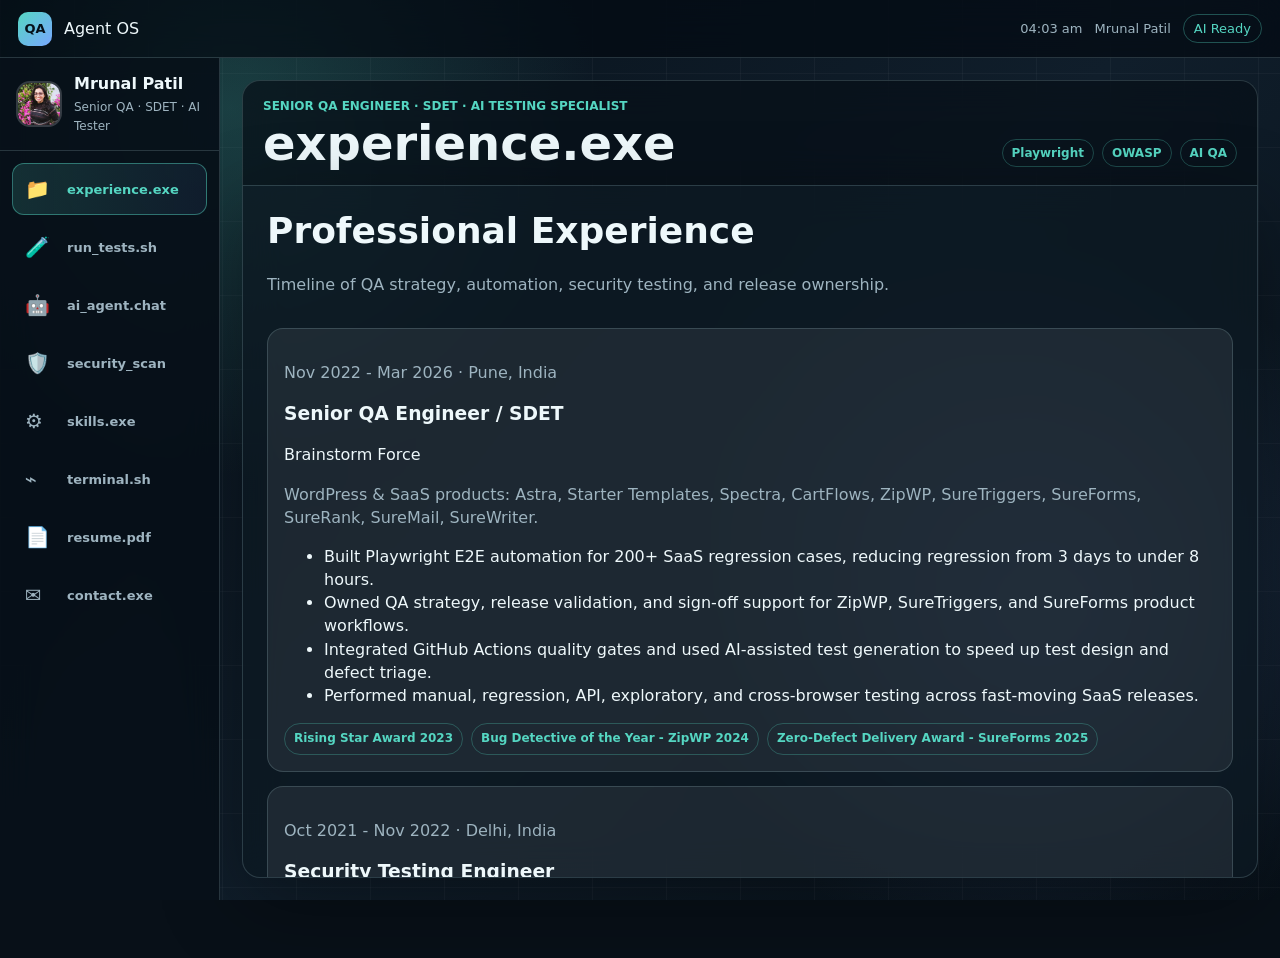
==== desktop.html @ 21a19c52 "feat: QA Agent OS portfolio - VS Code layout - Boot screen with loading animation - VS Code-style si" ====
<!doctype html>
<html lang="en">
  <head>
    <meta charset="UTF-8" />
    <meta name="viewport" content="width=device-width, initial-scale=1.0" />
    <meta
      name="description"
      content="QA Agent OS VS Code-style portfolio for Mrunal Patil: Senior QA Engineer, SDET, AI Testing Specialist."
    />
    <title>QA Agent OS · Mrunal Patil</title>
    <link rel="stylesheet" href="style/desktop.css" />
    <link rel="stylesheet" href="style/terminal.css" />
  </head>
  <body>
    <div class="wallpaper" aria-hidden="true"></div>

    <header class="topbar">
      <div class="topbar-brand">
        <button class="hamburger" id="sidebarToggle" type="button" aria-label="Open navigation" aria-expanded="false">
          <span></span>
          <span></span>
          <span></span>
        </button>
        <span class="os-logo">QA</span>
        <span>Agent OS</span>
      </div>

      <nav class="topbar-status" aria-label="System status">
        <span id="statusClock">--:--</span>
        <span>Mrunal Patil</span>
        <span class="status-pill">AI Ready</span>
      </nav>
    </header>

    <div class="mobile-scrim" id="mobileScrim" hidden></div>

    <aside class="sidebar" id="sidebar" aria-label="Portfolio apps">
      <section class="profile-strip">
        <img src="assets/photo.jpg" alt="Mrunal Patil" />
        <div>
          <p>Mrunal Patil</p>
          <span>Senior QA · SDET · AI Tester</span>
        </div>
      </section>

      <nav class="sidebar-nav">
        <button class="sidebar-item" type="button" data-app="experience">
          <span>📁</span><strong>experience.exe</strong>
        </button>
        <button class="sidebar-item" type="button" data-app="projects">
          <span>🧪</span><strong>run_tests.sh</strong>
        </button>
        <button class="sidebar-item" type="button" data-app="ai">
          <span>🤖</span><strong>ai_agent.chat</strong>
        </button>
        <button class="sidebar-item" type="button" data-app="security">
          <span>🛡️</span><strong>security_scan</strong>
        </button>
        <button class="sidebar-item" type="button" data-app="skills">
          <span>⚙️</span><strong>skills.exe</strong>
        </button>
        <button class="sidebar-item" type="button" data-app="terminal">
          <span>⌁</span><strong>terminal.sh</strong>
        </button>
        <button class="sidebar-item" type="button" data-app="resume">
          <span>📄</span><strong>resume.pdf</strong>
        </button>
        <button class="sidebar-item" type="button" data-app="contact">
          <span>✉️</span><strong>contact.exe</strong>
        </button>
      </nav>
    </aside>

    <main class="workspace" aria-label="QA Agent OS workspace">
      <section class="workspace-header">
        <div>
          <p class="workspace-kicker">Senior QA Engineer · SDET · AI Testing Specialist</p>
          <h1 id="contentTitle">experience.exe</h1>
        </div>
        <div class="workspace-meta">
          <span>Playwright</span>
          <span>OWASP</span>
          <span>AI QA</span>
        </div>
      </section>

      <section class="content-panel" id="contentPanel" tabindex="-1" aria-live="polite"></section>
    </main>

    <script src="apps/experience.js"></script>
    <script src="apps/projects.js"></script>
    <script src="apps/skills.js"></script>
    <script src="apps/contact.js"></script>
    <script src="js/terminal.js"></script>
    <script src="js/ai-agent.js"></script>
    <script src="js/desktop.js"></script>
  </body>
</html>
---- style/desktop.css ----
:root {
  --bg: #081018;
  --sidebar: rgba(7, 16, 24, 0.92);
  --panel: rgba(13, 24, 34, 0.76);
  --panel-strong: rgba(20, 34, 47, 0.9);
  --surface: rgba(237, 248, 251, 0.08);
  --line: rgba(187, 224, 234, 0.18);
  --text: #eef8fb;
  --muted: #9eb4c0;
  --teal: #55d6c2;
  --blue: #78a7ff;
  --amber: #f4bd64;
  --danger: #ff6b7b;
  --sidebar-width: 220px;
  --topbar-height: 58px;
  --shadow: 0 24px 80px rgba(0, 0, 0, 0.36);
}

* {
  box-sizing: border-box;
}

html,
body {
  height: 100%;
}

body {
  margin: 0;
  overflow: hidden;
  background: var(--bg);
  color: var(--text);
  font-family: Inter, ui-sans-serif, system-ui, -apple-system, BlinkMacSystemFont, "Segoe UI", sans-serif;
}

button,
input {
  font: inherit;
}

.wallpaper {
  position: fixed;
  inset: 0;
  background:
    radial-gradient(circle at 18% 12%, rgba(85, 214, 194, 0.22), transparent 28%),
    radial-gradient(circle at 82% 68%, rgba(120, 167, 255, 0.2), transparent 30%),
    linear-gradient(90deg, rgba(255, 255, 255, 0.035) 1px, transparent 1px),
    linear-gradient(0deg, rgba(255, 255, 255, 0.03) 1px, transparent 1px),
    linear-gradient(135deg, #071019, #101e2b 54%, #071018);
  background-size: auto, auto, 74px 74px, 74px 74px, auto;
}

.topbar {
  position: fixed;
  inset: 0 0 auto;
  z-index: 30;
  display: flex;
  align-items: center;
  justify-content: space-between;
  height: var(--topbar-height);
  padding: 0 18px;
  border-bottom: 1px solid var(--line);
  background: rgba(4, 11, 18, 0.72);
  backdrop-filter: blur(18px);
}

.topbar-brand,
.topbar-status {
  display: flex;
  align-items: center;
  gap: 12px;
  min-width: 0;
}

.os-logo {
  display: grid;
  width: 34px;
  height: 34px;
  flex: 0 0 auto;
  place-items: center;
  border-radius: 10px;
  background: linear-gradient(135deg, var(--teal), var(--blue));
  color: #06111a;
  font-size: 13px;
  font-weight: 900;
}

.hamburger {
  display: none;
  width: 44px;
  height: 44px;
  border: 1px solid var(--line);
  border-radius: 12px;
  background: rgba(255, 255, 255, 0.08);
  cursor: pointer;
}

.hamburger span {
  display: block;
  width: 18px;
  height: 2px;
  margin: 4px auto;
  border-radius: 999px;
  background: var(--text);
}

.topbar-status {
  color: var(--muted);
  font-size: 13px;
  white-space: nowrap;
}

.status-pill {
  border: 1px solid rgba(85, 214, 194, 0.34);
  border-radius: 999px;
  padding: 6px 10px;
  color: var(--teal);
}

.sidebar {
  position: fixed;
  top: var(--topbar-height);
  bottom: 0;
  left: 0;
  z-index: 20;
  width: var(--sidebar-width);
  border-right: 1px solid var(--line);
  background: var(--sidebar);
  backdrop-filter: blur(18px);
  overflow-y: auto;
}

.profile-strip {
  display: grid;
  grid-template-columns: auto minmax(0, 1fr);
  gap: 12px;
  align-items: center;
  min-height: 90px;
  padding: 16px;
  border-bottom: 1px solid var(--line);
}

.profile-strip img {
  width: 46px;
  height: 46px;
  border: 2px solid rgba(255, 255, 255, 0.18);
  border-radius: 14px;
  object-fit: cover;
}

.profile-strip p {
  margin: 0 0 3px;
  font-weight: 900;
}

.profile-strip span {
  color: var(--muted);
  font-size: 12px;
}

.sidebar-nav {
  display: grid;
  gap: 6px;
  padding: 12px;
}

.sidebar-item {
  display: grid;
  grid-template-columns: 32px minmax(0, 1fr);
  gap: 10px;
  align-items: center;
  min-height: 52px;
  border: 1px solid transparent;
  border-radius: 12px;
  padding: 0 12px;
  background: transparent;
  color: var(--muted);
  cursor: pointer;
  text-align: left;
}

.sidebar-item:hover,
.sidebar-item:focus-visible {
  border-color: rgba(85, 214, 194, 0.24);
  background: rgba(255, 255, 255, 0.06);
  color: var(--text);
  outline: 0;
}

.sidebar-item.active {
  border-color: rgba(85, 214, 194, 0.45);
  background: linear-gradient(90deg, rgba(85, 214, 194, 0.16), rgba(120, 167, 255, 0.08));
  color: var(--teal);
}

.sidebar-item span {
  font-size: 20px;
}

.sidebar-item strong {
  overflow: hidden;
  font-size: 13px;
  text-overflow: ellipsis;
  white-space: nowrap;
}

.workspace {
  position: relative;
  z-index: 1;
  display: grid;
  grid-template-rows: auto minmax(0, 1fr);
  height: calc(100vh - var(--topbar-height));
  margin-top: var(--topbar-height);
  margin-left: var(--sidebar-width);
  padding: 22px;
}

.workspace-header {
  display: flex;
  align-items: end;
  justify-content: space-between;
  gap: 18px;
  border: 1px solid var(--line);
  border-bottom: 0;
  border-radius: 18px 18px 0 0;
  padding: 18px 20px;
  background: rgba(8, 16, 24, 0.72);
  backdrop-filter: blur(18px);
}

.workspace-kicker {
  margin: 0 0 6px;
  color: var(--teal);
  font-size: 12px;
  font-weight: 900;
  letter-spacing: 0;
  text-transform: uppercase;
}

.workspace-header h1 {
  margin: 0;
  font-size: clamp(28px, 4vw, 48px);
  line-height: 1;
}

.workspace-meta {
  display: flex;
  flex-wrap: wrap;
  justify-content: end;
  gap: 8px;
}

.workspace-meta span,
.chip {
  border: 1px solid rgba(85, 214, 194, 0.28);
  border-radius: 999px;
  padding: 6px 9px;
  color: var(--teal);
  font-size: 12px;
  font-weight: 800;
}

.content-panel {
  min-height: 0;
  overflow: auto;
  border: 1px solid var(--line);
  border-radius: 0 0 18px 18px;
  padding: clamp(16px, 3vw, 24px);
  background: var(--panel);
  box-shadow: var(--shadow);
  backdrop-filter: blur(18px);
  scroll-behavior: smooth;
}

.content-panel:focus {
  outline: 2px solid rgba(85, 214, 194, 0.3);
  outline-offset: -2px;
}

.content-panel a {
  color: var(--teal);
  font-weight: 800;
}

.app-hero {
  display: grid;
  gap: 8px;
  margin-bottom: 18px;
}

.app-hero h2 {
  margin: 0;
  font-size: clamp(24px, 4vw, 36px);
}

.app-hero p,
.muted,
.project-card p,
.skill-card p,
.glass-card p {
  color: var(--muted);
}

.glass-card,
.timeline-card,
.project-card,
.skill-card {
  border: 1px solid var(--line);
  border-radius: 16px;
  padding: 16px;
  background: rgba(255, 255, 255, 0.07);
  line-height: 1.45;
}

.timeline-list,
.project-grid,
.skills-grid,
.security-grid {
  display: grid;
  gap: 14px;
}

.project-grid,
.skills-grid {
  grid-template-columns: repeat(2, minmax(0, 1fr));
}

.timeline-card h3,
.project-card h3,
.skill-card h3 {
  margin: 6px 0 8px;
}

.chip-row {
  display: flex;
  flex-wrap: wrap;
  gap: 8px;
  margin-top: 12px;
}

.progress-track {
  height: 10px;
  overflow: hidden;
  border-radius: 999px;
  background: rgba(255, 255, 255, 0.08);
}

.progress-track span {
  display: block;
  height: 100%;
  border-radius: inherit;
  background: linear-gradient(90deg, var(--teal), var(--blue));
}

.scan-row {
  display: flex;
  justify-content: space-between;
  gap: 12px;
  border: 1px solid var(--line);
  border-radius: 14px;
  padding: 12px 14px;
  background: rgba(255, 255, 255, 0.06);
}

.scan-row strong {
  color: var(--teal);
}

.resume-actions,
.contact-actions {
  display: flex;
  flex-wrap: wrap;
  gap: 10px;
}

.resume-actions a,
.contact-actions a,
.contact-actions button {
  min-height: 44px;
  border: 1px solid var(--line);
  border-radius: 12px;
  padding: 10px 14px;
  background: rgba(255, 255, 255, 0.08);
  color: var(--text);
  font-weight: 800;
  text-decoration: none;
  cursor: pointer;
}

.resume-actions a:hover,
.contact-actions a:hover,
.contact-actions button:hover {
  border-color: var(--teal);
}

.mobile-scrim {
  position: fixed;
  inset: var(--topbar-height) 0 0;
  z-index: 18;
  background: rgba(0, 0, 0, 0.48);
}

@media (max-width: 900px) {
  .project-grid,
  .skills-grid {
    grid-template-columns: 1fr;
  }
}

@media (max-width: 768px) {
  .hamburger {
    display: block;
  }

  .topbar {
    padding: 0 12px;
  }

  .topbar-status span:nth-child(2) {
    display: none;
  }

  .sidebar {
    width: min(82vw, var(--sidebar-width));
    box-shadow: var(--shadow);
    transform: translateX(-100%);
    transition: transform 180ms ease;
  }

  .sidebar.open {
    transform: translateX(0);
  }

  .workspace {
    margin-left: 0;
    padding: 12px;
  }

  .workspace-header {
    display: grid;
    gap: 12px;
    padding: 14px;
  }

  .workspace-meta {
    justify-content: start;
  }

  .content-panel {
    padding: 14px;
  }
}

@media (max-width: 480px) {
  .topbar-brand > span:last-child {
    display: none;
  }

  .workspace-header h1 {
    font-size: 27px;
  }

  .scan-row {
    display: grid;
  }
}
---- style/terminal.css ----
.terminal-window {
  background: rgba(1, 7, 12, 0.88);
  font-family: "SFMono-Regular", Consolas, monospace;
}

.terminal-output {
  min-height: 320px;
  color: #b7c9d4;
  line-height: 1.65;
  white-space: pre-wrap;
}

.terminal-output .prompt {
  color: var(--teal);
}

.terminal-output .warn {
  color: var(--amber);
}

.terminal-form {
  display: flex;
  align-items: center;
  gap: 8px;
  border-top: 1px solid var(--line);
  padding-top: 12px;
}

.terminal-form span {
  color: var(--teal);
}

.terminal-form input {
  flex: 1;
  border: 0;
  outline: 0;
  background: transparent;
  color: var(--text);
  font: inherit;
}

.ai-chat {
  display: grid;
  gap: 14px;
}

.quick-questions {
  display: flex;
  flex-wrap: wrap;
  gap: 8px;
}

.quick-questions button,
.chat-form button,
.contact-actions a,
.contact-actions button,
.resume-actions a {
  min-height: 40px;
  border: 1px solid var(--line);
  border-radius: 12px;
  padding: 9px 12px;
  background: rgba(255, 255, 255, 0.08);
  color: var(--text);
  font: inherit;
  font-weight: 800;
  text-decoration: none;
  cursor: pointer;
}

.quick-questions button:hover,
.chat-form button:hover,
.contact-actions a:hover,
.contact-actions button:hover,
.resume-actions a:hover {
  border-color: var(--teal);
}

.chat-log {
  display: grid;
  gap: 10px;
  max-height: 340px;
  overflow: auto;
}

.message {
  max-width: 88%;
  border: 1px solid var(--line);
  border-radius: 16px;
  padding: 12px 14px;
  background: rgba(255, 255, 255, 0.07);
  line-height: 1.5;
}

.message.user {
  justify-self: end;
  border-color: rgba(85, 214, 194, 0.3);
  background: rgba(85, 214, 194, 0.1);
}

.chat-form {
  display: flex;
  gap: 10px;
}

.chat-form input {
  flex: 1;
  min-height: 42px;
  border: 1px solid var(--line);
  border-radius: 12px;
  padding: 0 12px;
  background: rgba(255, 255, 255, 0.08);
  color: var(--text);
}

.contact-actions,
.resume-actions {
  display: flex;
  flex-wrap: wrap;
  gap: 10px;
}
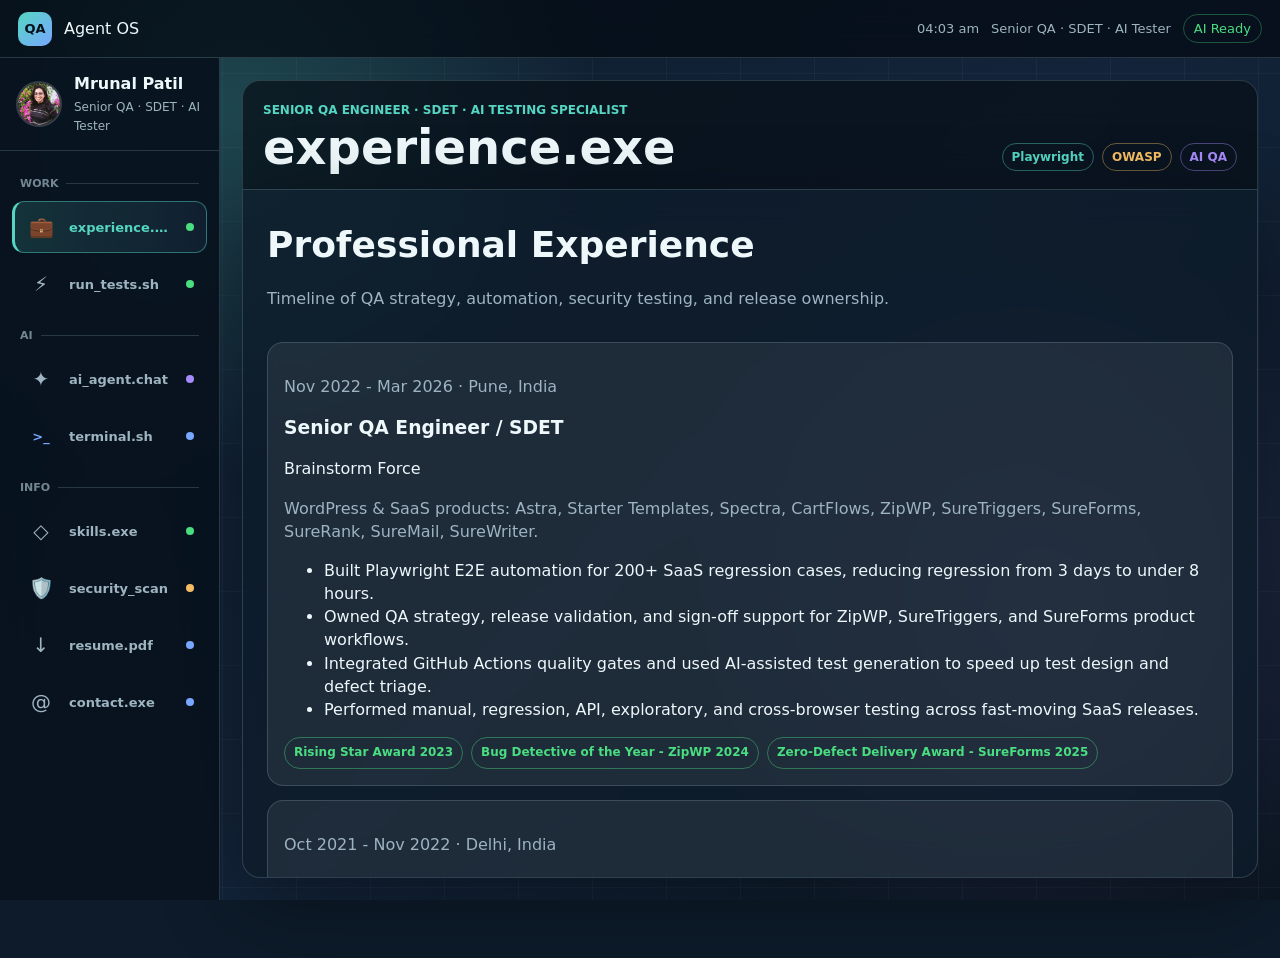
==== commit 9e9f24dc: "style: polish VS Code portfolio UI" ====
--- a/desktop.html
+++ b/desktop.html
@@ -27,7 +27,7 @@
 
       <nav class="topbar-status" aria-label="System status">
         <span id="statusClock">--:--</span>
-        <span>Mrunal Patil</span>
+        <span id="typedRole" aria-label="Role">Senior QA · SDET · AI Tester</span>
         <span class="status-pill">AI Ready</span>
       </nav>
     </header>
@@ -44,29 +44,34 @@
       </section>
 
       <nav class="sidebar-nav">
+        <p class="nav-group">Work</p>
         <button class="sidebar-item" type="button" data-app="experience">
-          <span>📁</span><strong>experience.exe</strong>
+          <span class="app-icon">💼</span><strong>experience.exe</strong><i class="status-dot good" aria-hidden="true"></i>
         </button>
         <button class="sidebar-item" type="button" data-app="projects">
-          <span>🧪</span><strong>run_tests.sh</strong>
+          <span class="app-icon">⚡</span><strong>run_tests.sh</strong><i class="status-dot good" aria-hidden="true"></i>
         </button>
+
+        <p class="nav-group">AI</p>
         <button class="sidebar-item" type="button" data-app="ai">
-          <span>🤖</span><strong>ai_agent.chat</strong>
+          <span class="app-icon">✦</span><strong>ai_agent.chat</strong><i class="status-dot ai" aria-hidden="true"></i>
+        </button>
+        <button class="sidebar-item" type="button" data-app="terminal">
+          <span class="app-icon text-icon">&gt;_</span><strong>terminal.sh</strong><i class="status-dot neutral" aria-hidden="true"></i>
+        </button>
+
+        <p class="nav-group">Info</p>
+        <button class="sidebar-item" type="button" data-app="skills">
+          <span class="app-icon">◇</span><strong>skills.exe</strong><i class="status-dot good" aria-hidden="true"></i>
         </button>
         <button class="sidebar-item" type="button" data-app="security">
-          <span>🛡️</span><strong>security_scan</strong>
-        </button>
-        <button class="sidebar-item" type="button" data-app="skills">
-          <span>⚙️</span><strong>skills.exe</strong>
-        </button>
-        <button class="sidebar-item" type="button" data-app="terminal">
-          <span>⌁</span><strong>terminal.sh</strong>
+          <span class="app-icon">🛡️</span><strong>security_scan</strong><i class="status-dot warn" aria-hidden="true"></i>
         </button>
         <button class="sidebar-item" type="button" data-app="resume">
-          <span>📄</span><strong>resume.pdf</strong>
+          <span class="app-icon">↓</span><strong>resume.pdf</strong><i class="status-dot neutral" aria-hidden="true"></i>
         </button>
         <button class="sidebar-item" type="button" data-app="contact">
-          <span>✉️</span><strong>contact.exe</strong>
+          <span class="app-icon">@</span><strong>contact.exe</strong><i class="status-dot neutral" aria-hidden="true"></i>
         </button>
       </nav>
     </aside>
--- a/style/desktop.css
+++ b/style/desktop.css
@@ -1,15 +1,17 @@
 :root {
-  --bg: #081018;
-  --sidebar: rgba(7, 16, 24, 0.92);
-  --panel: rgba(13, 24, 34, 0.76);
+  --bg: #0d1b2a;
+  --sidebar: rgba(8, 19, 30, 0.94);
+  --panel: rgba(13, 27, 42, 0.78);
   --panel-strong: rgba(20, 34, 47, 0.9);
   --surface: rgba(237, 248, 251, 0.08);
   --line: rgba(187, 224, 234, 0.18);
   --text: #eef8fb;
   --muted: #9eb4c0;
   --teal: #55d6c2;
+  --purple: #a78bfa;
   --blue: #78a7ff;
   --amber: #f4bd64;
+  --green: #4ade80;
   --danger: #ff6b7b;
   --sidebar-width: 220px;
   --topbar-height: 58px;
@@ -43,10 +45,10 @@
   inset: 0;
   background:
     radial-gradient(circle at 18% 12%, rgba(85, 214, 194, 0.22), transparent 28%),
-    radial-gradient(circle at 82% 68%, rgba(120, 167, 255, 0.2), transparent 30%),
+    radial-gradient(circle at 82% 68%, rgba(167, 139, 250, 0.18), transparent 30%),
     linear-gradient(90deg, rgba(255, 255, 255, 0.035) 1px, transparent 1px),
     linear-gradient(0deg, rgba(255, 255, 255, 0.03) 1px, transparent 1px),
-    linear-gradient(135deg, #071019, #101e2b 54%, #071018);
+    linear-gradient(135deg, #0d1b2a, #13243a 54%, #0c1724);
   background-size: auto, auto, 74px 74px, 74px 74px, auto;
 }
 
@@ -111,10 +113,10 @@
 }
 
 .status-pill {
-  border: 1px solid rgba(85, 214, 194, 0.34);
+  border: 1px solid rgba(74, 222, 128, 0.34);
   border-radius: 999px;
   padding: 6px 10px;
-  color: var(--teal);
+  color: var(--green);
 }
 
 .sidebar {
@@ -144,7 +146,7 @@
   width: 46px;
   height: 46px;
   border: 2px solid rgba(255, 255, 255, 0.18);
-  border-radius: 14px;
+  border-radius: 50%;
   object-fit: cover;
 }
 
@@ -160,17 +162,37 @@
 
 .sidebar-nav {
   display: grid;
-  gap: 6px;
+  gap: 5px;
   padding: 12px;
 }
 
+.nav-group {
+  display: flex;
+  align-items: center;
+  gap: 8px;
+  margin: 14px 8px 6px;
+  color: color-mix(in srgb, var(--muted) 72%, transparent);
+  font-size: 11px;
+  font-weight: 900;
+  letter-spacing: 0;
+  text-transform: uppercase;
+}
+
+.nav-group::after {
+  height: 1px;
+  flex: 1;
+  background: var(--line);
+  content: "";
+}
+
 .sidebar-item {
   display: grid;
-  grid-template-columns: 32px minmax(0, 1fr);
+  grid-template-columns: 32px minmax(0, 1fr) 12px;
   gap: 10px;
   align-items: center;
   min-height: 52px;
   border: 1px solid transparent;
+  border-left: 3px solid transparent;
   border-radius: 12px;
   padding: 0 12px;
   background: transparent;
@@ -189,12 +211,23 @@
 
 .sidebar-item.active {
   border-color: rgba(85, 214, 194, 0.45);
+  border-left-color: var(--teal);
   background: linear-gradient(90deg, rgba(85, 214, 194, 0.16), rgba(120, 167, 255, 0.08));
   color: var(--teal);
 }
 
-.sidebar-item span {
+.app-icon {
+  display: inline-grid;
+  width: 28px;
+  height: 28px;
+  place-items: center;
   font-size: 20px;
+}
+
+.text-icon {
+  color: var(--blue);
+  font-size: 13px;
+  font-weight: 900;
 }
 
 .sidebar-item strong {
@@ -204,6 +237,29 @@
   white-space: nowrap;
 }
 
+.status-dot {
+  width: 8px;
+  height: 8px;
+  border-radius: 50%;
+  justify-self: end;
+}
+
+.status-dot.good {
+  background: var(--green);
+}
+
+.status-dot.warn {
+  background: var(--amber);
+}
+
+.status-dot.ai {
+  background: var(--purple);
+}
+
+.status-dot.neutral {
+  background: var(--blue);
+}
+
 .workspace {
   position: relative;
   z-index: 1;
@@ -223,7 +279,7 @@
   border: 1px solid var(--line);
   border-bottom: 0;
   border-radius: 18px 18px 0 0;
-  padding: 18px 20px;
+  padding: 22px 20px 18px;
   background: rgba(8, 16, 24, 0.72);
   backdrop-filter: blur(18px);
 }
@@ -252,12 +308,24 @@
 
 .workspace-meta span,
 .chip {
-  border: 1px solid rgba(85, 214, 194, 0.28);
+  border: 1px solid color-mix(in srgb, var(--chip-color, var(--teal)) 42%, transparent);
   border-radius: 999px;
   padding: 6px 9px;
-  color: var(--teal);
+  color: var(--chip-color, var(--teal));
   font-size: 12px;
   font-weight: 800;
+}
+
+.workspace-meta span:nth-child(1) {
+  --chip-color: var(--teal);
+}
+
+.workspace-meta span:nth-child(2) {
+  --chip-color: var(--amber);
+}
+
+.workspace-meta span:nth-child(3) {
+  --chip-color: var(--purple);
 }
 
 .content-panel {
@@ -265,7 +333,7 @@
   overflow: auto;
   border: 1px solid var(--line);
   border-radius: 0 0 18px 18px;
-  padding: clamp(16px, 3vw, 24px);
+  padding: clamp(28px, 3vw, 34px) clamp(16px, 3vw, 24px) clamp(16px, 3vw, 24px);
   background: var(--panel);
   box-shadow: var(--shadow);
   backdrop-filter: blur(18px);
@@ -291,6 +359,41 @@
 .app-hero h2 {
   margin: 0;
   font-size: clamp(24px, 4vw, 36px);
+}
+
+.app-ai .workspace-kicker,
+.app-ai .app-hero h2 {
+  color: var(--purple);
+}
+
+.app-ai .chip,
+.app-ai .quick-questions button:hover {
+  --chip-color: var(--purple);
+  border-color: color-mix(in srgb, var(--purple) 44%, transparent);
+  color: var(--purple);
+}
+
+.app-security .chip,
+.app-security .scan-row strong {
+  --chip-color: var(--amber);
+  color: var(--amber);
+}
+
+.app-projects .project-card:nth-child(2) .chip,
+.app-projects .project-card:nth-child(2) .muted {
+  --chip-color: var(--purple);
+  color: var(--purple);
+}
+
+.app-projects .project-card:nth-child(6) .chip,
+.app-projects .project-card:nth-child(6) .muted {
+  --chip-color: var(--amber);
+  color: var(--amber);
+}
+
+.app-experience .chip,
+.app-skills .chip {
+  --chip-color: var(--green);
 }
 
 .app-hero p,
@@ -371,6 +474,7 @@
   display: flex;
   flex-wrap: wrap;
   gap: 10px;
+  margin-bottom: 14px;
 }
 
 .resume-actions a,
@@ -393,6 +497,28 @@
   border-color: var(--teal);
 }
 
+.resume-preview {
+  overflow: hidden;
+  border: 1px solid var(--line);
+  border-radius: 16px;
+  background: rgba(255, 255, 255, 0.06);
+  text-align: center;
+}
+
+.resume-preview a {
+  display: block;
+  padding: 16px;
+}
+
+.resume-preview img {
+  display: block;
+  width: min(100%, 900px);
+  height: auto;
+  margin: 0 auto;
+  border-radius: 10px;
+  box-shadow: var(--shadow);
+}
+
 .mobile-scrim {
   position: fixed;
   inset: var(--topbar-height) 0 0;
@@ -449,6 +575,10 @@
   .content-panel {
     padding: 14px;
   }
+
+  .resume-preview a {
+    padding: 8px;
+  }
 }
 
 @media (max-width: 480px) {
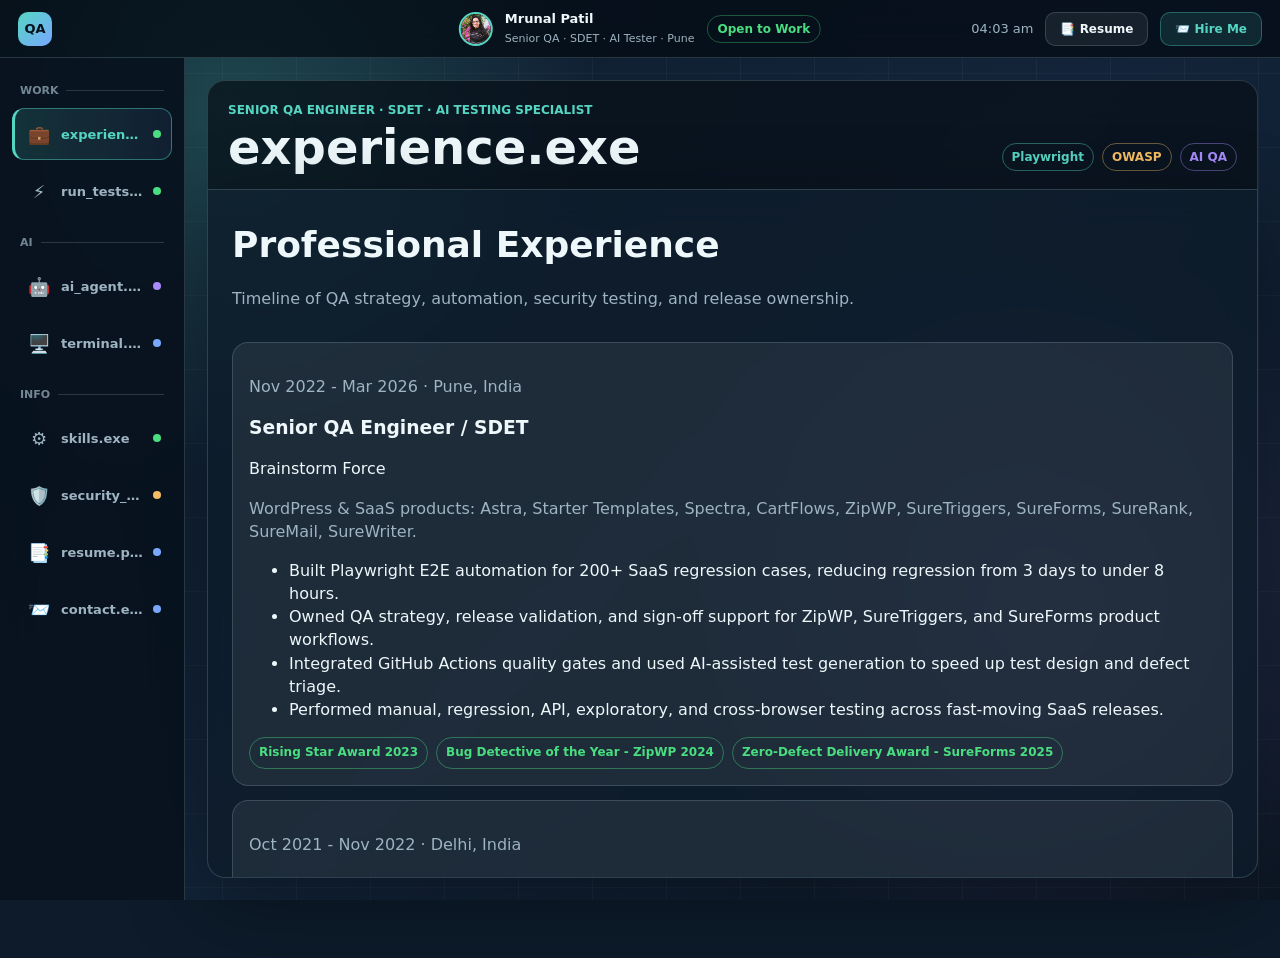
==== commit 717fe190: "style: refine topbar and sidebar navigation" ====
--- a/desktop.html
+++ b/desktop.html
@@ -22,27 +22,27 @@
           <span></span>
         </button>
         <span class="os-logo">QA</span>
-        <span>Agent OS</span>
       </div>
 
-      <nav class="topbar-status" aria-label="System status">
+      <section class="topbar-profile" aria-label="Profile">
+        <img src="assets/photo.jpg" class="topbar-dp" alt="Mrunal Patil" />
+        <div class="topbar-info">
+          <strong>Mrunal Patil</strong>
+          <span>Senior QA · SDET · AI Tester · Pune</span>
+        </div>
+        <span class="status-pill">Open to Work</span>
+      </section>
+
+      <nav class="topbar-actions" aria-label="Quick actions">
         <span id="statusClock">--:--</span>
-        <span id="typedRole" aria-label="Role">Senior QA · SDET · AI Tester</span>
-        <span class="status-pill">AI Ready</span>
+        <button class="topbar-btn" type="button" data-app="resume">📑 Resume</button>
+        <button class="topbar-btn topbar-btn-primary" type="button" data-app="contact">📨 Hire Me</button>
       </nav>
     </header>
 
     <div class="mobile-scrim" id="mobileScrim" hidden></div>
 
     <aside class="sidebar" id="sidebar" aria-label="Portfolio apps">
-      <section class="profile-strip">
-        <img src="assets/photo.jpg" alt="Mrunal Patil" />
-        <div>
-          <p>Mrunal Patil</p>
-          <span>Senior QA · SDET · AI Tester</span>
-        </div>
-      </section>
-
       <nav class="sidebar-nav">
         <p class="nav-group">Work</p>
         <button class="sidebar-item" type="button" data-app="experience">
@@ -54,24 +54,24 @@
 
         <p class="nav-group">AI</p>
         <button class="sidebar-item" type="button" data-app="ai">
-          <span class="app-icon">✦</span><strong>ai_agent.chat</strong><i class="status-dot ai" aria-hidden="true"></i>
+          <span class="app-icon">🤖</span><strong>ai_agent.chat</strong><i class="status-dot ai" aria-hidden="true"></i>
         </button>
         <button class="sidebar-item" type="button" data-app="terminal">
-          <span class="app-icon text-icon">&gt;_</span><strong>terminal.sh</strong><i class="status-dot neutral" aria-hidden="true"></i>
+          <span class="app-icon">🖥️</span><strong>terminal.sh</strong><i class="status-dot neutral" aria-hidden="true"></i>
         </button>
 
         <p class="nav-group">Info</p>
         <button class="sidebar-item" type="button" data-app="skills">
-          <span class="app-icon">◇</span><strong>skills.exe</strong><i class="status-dot good" aria-hidden="true"></i>
+          <span class="app-icon">⚙️</span><strong>skills.exe</strong><i class="status-dot good" aria-hidden="true"></i>
         </button>
         <button class="sidebar-item" type="button" data-app="security">
           <span class="app-icon">🛡️</span><strong>security_scan</strong><i class="status-dot warn" aria-hidden="true"></i>
         </button>
         <button class="sidebar-item" type="button" data-app="resume">
-          <span class="app-icon">↓</span><strong>resume.pdf</strong><i class="status-dot neutral" aria-hidden="true"></i>
+          <span class="app-icon">📑</span><strong>resume.pdf</strong><i class="status-dot neutral" aria-hidden="true"></i>
         </button>
         <button class="sidebar-item" type="button" data-app="contact">
-          <span class="app-icon">@</span><strong>contact.exe</strong><i class="status-dot neutral" aria-hidden="true"></i>
+          <span class="app-icon">📨</span><strong>contact.exe</strong><i class="status-dot neutral" aria-hidden="true"></i>
         </button>
       </nav>
     </aside>
--- a/style/desktop.css
+++ b/style/desktop.css
@@ -13,7 +13,7 @@
   --amber: #f4bd64;
   --green: #4ade80;
   --danger: #ff6b7b;
-  --sidebar-width: 220px;
+  --sidebar-width: 185px;
   --topbar-height: 58px;
   --shadow: 0 24px 80px rgba(0, 0, 0, 0.36);
 }
@@ -67,7 +67,8 @@
 }
 
 .topbar-brand,
-.topbar-status {
+.topbar-actions,
+.topbar-profile {
   display: flex;
   align-items: center;
   gap: 12px;
@@ -106,17 +107,78 @@
   background: var(--text);
 }
 
-.topbar-status {
-  color: var(--muted);
-  font-size: 13px;
-  white-space: nowrap;
-}
-
 .status-pill {
   border: 1px solid rgba(74, 222, 128, 0.34);
   border-radius: 999px;
   padding: 6px 10px;
   color: var(--green);
+  font-size: 12px;
+  font-weight: 800;
+  white-space: nowrap;
+}
+
+.topbar-profile {
+  position: absolute;
+  left: 50%;
+  transform: translateX(-50%);
+}
+
+.topbar-dp {
+  width: 34px;
+  height: 34px;
+  border: 2px solid var(--teal);
+  border-radius: 50%;
+  object-fit: cover;
+  flex-shrink: 0;
+}
+
+.topbar-info strong {
+  display: block;
+  font-size: 13px;
+  font-weight: 800;
+  line-height: 1.2;
+}
+
+.topbar-info span {
+  color: var(--muted);
+  font-size: 11px;
+}
+
+.topbar-actions {
+  color: var(--muted);
+  font-size: 13px;
+  white-space: nowrap;
+}
+
+.topbar-btn {
+  min-height: 34px;
+  border: 1px solid var(--line);
+  border-radius: 10px;
+  padding: 0 14px;
+  background: rgba(255, 255, 255, 0.07);
+  color: var(--text);
+  font-size: 12px;
+  font-weight: 800;
+  cursor: pointer;
+  transition: border-color 150ms ease, color 150ms ease, background 150ms ease;
+}
+
+.topbar-btn:hover,
+.topbar-btn:focus-visible {
+  border-color: var(--teal);
+  color: var(--teal);
+  outline: 0;
+}
+
+.topbar-btn-primary {
+  border-color: rgba(85, 214, 194, 0.35);
+  background: rgba(85, 214, 194, 0.12);
+  color: var(--teal);
+}
+
+.topbar-btn-primary:hover,
+.topbar-btn-primary:focus-visible {
+  background: rgba(85, 214, 194, 0.22);
 }
 
 .sidebar {
@@ -132,34 +194,6 @@
   overflow-y: auto;
 }
 
-.profile-strip {
-  display: grid;
-  grid-template-columns: auto minmax(0, 1fr);
-  gap: 12px;
-  align-items: center;
-  min-height: 90px;
-  padding: 16px;
-  border-bottom: 1px solid var(--line);
-}
-
-.profile-strip img {
-  width: 46px;
-  height: 46px;
-  border: 2px solid rgba(255, 255, 255, 0.18);
-  border-radius: 50%;
-  object-fit: cover;
-}
-
-.profile-strip p {
-  margin: 0 0 3px;
-  font-weight: 900;
-}
-
-.profile-strip span {
-  color: var(--muted);
-  font-size: 12px;
-}
-
 .sidebar-nav {
   display: grid;
   gap: 5px;
@@ -187,14 +221,14 @@
 
 .sidebar-item {
   display: grid;
-  grid-template-columns: 32px minmax(0, 1fr) 12px;
-  gap: 10px;
+  grid-template-columns: 28px minmax(0, 1fr) 10px;
+  gap: 8px;
   align-items: center;
   min-height: 52px;
   border: 1px solid transparent;
   border-left: 3px solid transparent;
   border-radius: 12px;
-  padding: 0 12px;
+  padding: 0 10px;
   background: transparent;
   color: var(--muted);
   cursor: pointer;
@@ -221,13 +255,7 @@
   width: 28px;
   height: 28px;
   place-items: center;
-  font-size: 20px;
-}
-
-.text-icon {
-  color: var(--blue);
-  font-size: 13px;
-  font-weight: 900;
+  font-size: 18px;
 }
 
 .sidebar-item strong {
@@ -546,6 +574,41 @@
     display: none;
   }
 
+  .topbar-profile {
+    position: static;
+    transform: none;
+    gap: 8px;
+  }
+
+  .topbar-profile .status-pill {
+    display: none;
+  }
+
+  .topbar-info strong {
+    max-width: 76px;
+    overflow: hidden;
+    font-size: 12px;
+    text-overflow: ellipsis;
+    white-space: nowrap;
+  }
+
+  .topbar-info span {
+    display: none;
+  }
+
+  .topbar-actions #statusClock {
+    display: none;
+  }
+
+  .topbar-btn {
+    min-width: 44px;
+    padding: 0 10px;
+  }
+
+  .topbar-btn:not(.topbar-btn-primary) {
+    display: none;
+  }
+
   .sidebar {
     width: min(82vw, var(--sidebar-width));
     box-shadow: var(--shadow);
